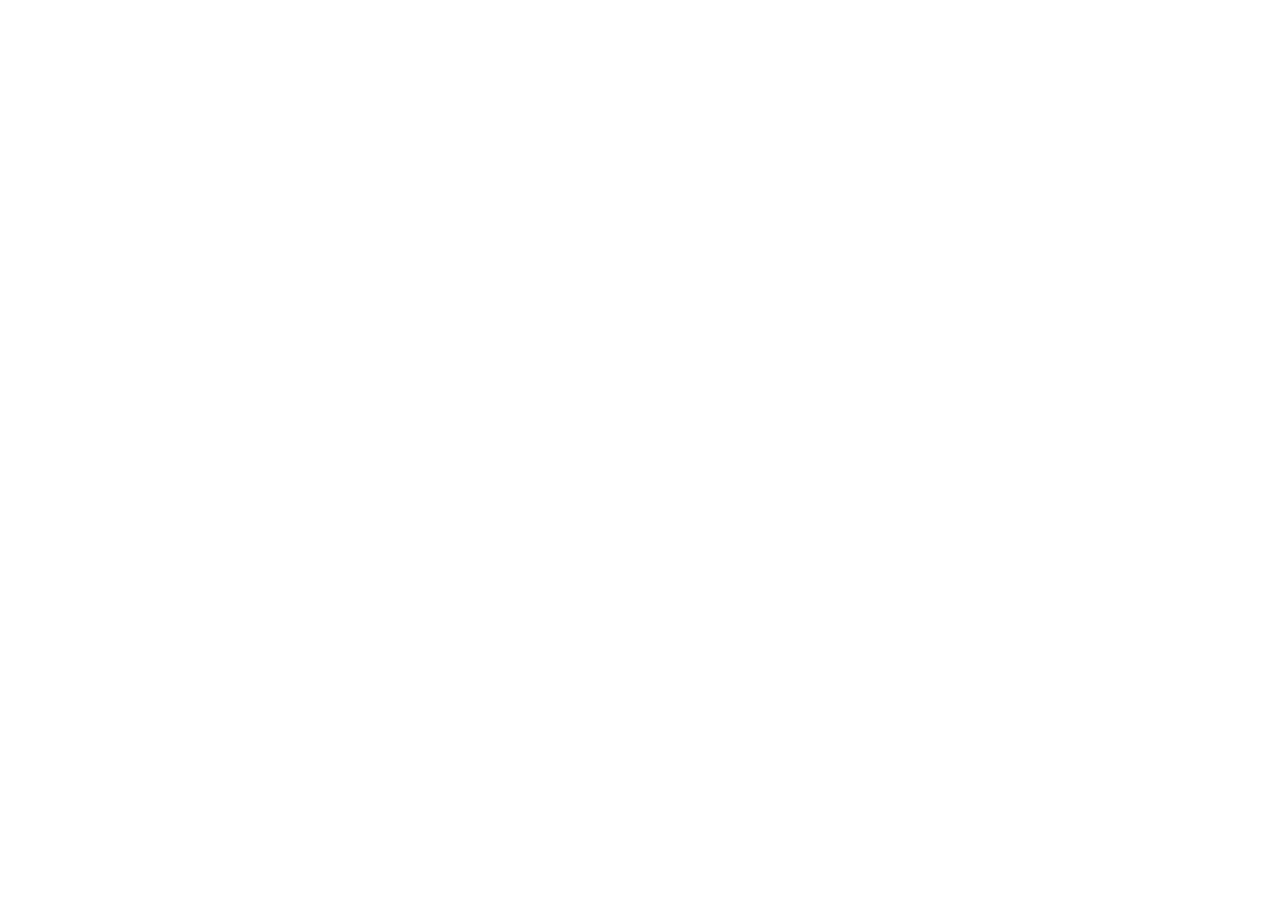
==== student.html @ c0bc086a "Add all files" ====
<!DOCTYPE html>
<html lang="en">
<head>
    <meta charset="UTF-8">
    <meta name="viewport" content="width=device-width, initial-scale=1.0">
    <title>My Portfolio</title>

    <!-- CSS File -->
    <link rel="stylesheet" href="style.css">
</head>
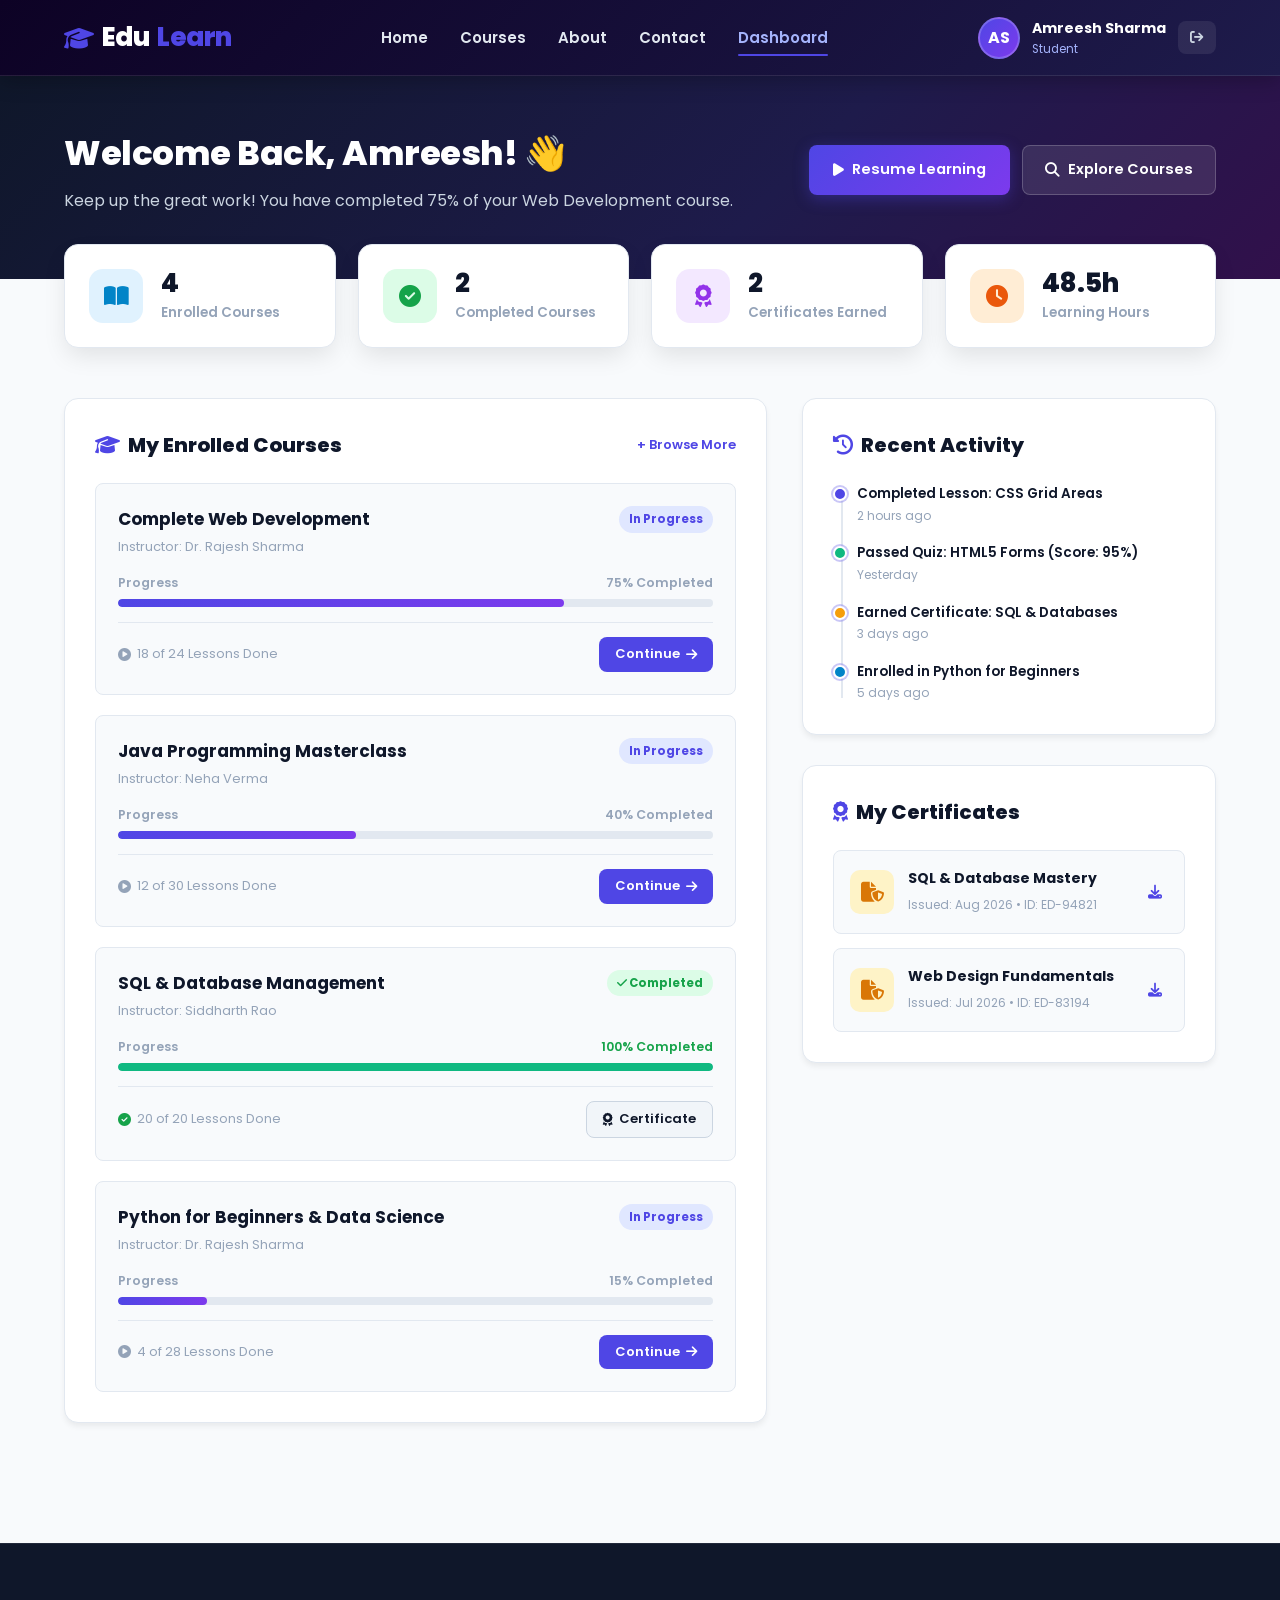
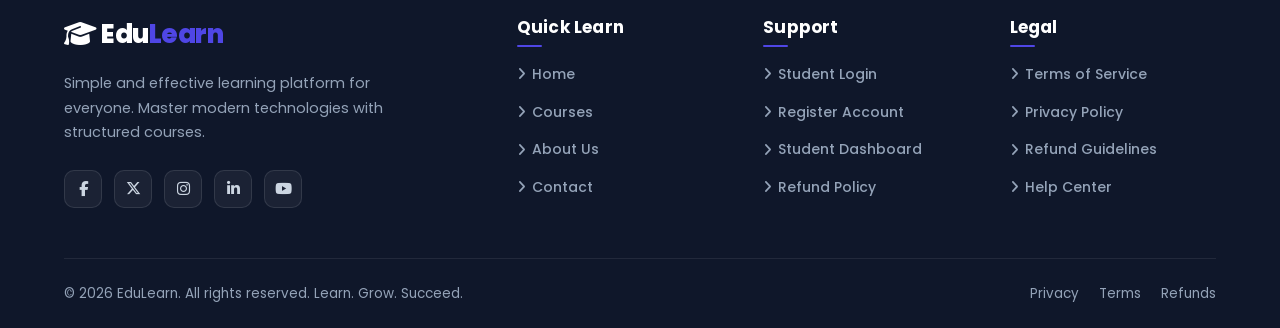
==== commit 60288b97: "update EduLearn by antigravity" ====
--- a/student.html
+++ b/student.html
@@ -3,9 +3,390 @@
 <head>
     <meta charset="UTF-8">
     <meta name="viewport" content="width=device-width, initial-scale=1.0">
-    <title>My Portfolio</title>
-
-    <!-- CSS File -->
-    <link rel="stylesheet" href="style.css">
+    <title>Student Dashboard - EduLearn | Learn. Grow. Succeed.</title>
+
+    <!-- Google Fonts -->
+    <link rel="preconnect" href="https://fonts.googleapis.com">
+    <link rel="preconnect" href="https://fonts.gstatic.com" crossorigin>
+    <link href="https://fonts.googleapis.com/css2?family=Inter:wght@300;400;500;600;700&family=Poppins:wght@400;500;600;700;800&display=swap" rel="stylesheet">
+
+    <!-- Font Awesome Icons -->
+    <link rel="stylesheet" href="https://cdnjs.cloudflare.com/ajax/libs/font-awesome/6.5.1/css/all.min.css">
+
+    <!-- Stylesheets -->
+    <link rel="stylesheet" href="css/student.css">
+    <link rel="stylesheet" href="css/footer.css">
 </head>
-
+<body>
+
+    <!-- ================= NAVBAR ================= -->
+    <header class="navbar">
+        <div class="container nav-container">
+            <a href="index.html" class="logo">
+                <i class="fa-solid fa-graduation-cap"></i> Edu<span>Learn</span>
+            </a>
+
+            <input type="checkbox" id="nav-toggle" class="nav-toggle-checkbox">
+            <label for="nav-toggle" class="nav-toggle-label" aria-label="Toggle Navigation">
+                <i class="fa-solid fa-bars"></i>
+            </label>
+
+            <nav class="nav-links">
+                <a href="index.html">Home</a>
+                <a href="course.html">Courses</a>
+                <a href="about.html">About</a>
+                <a href="contact.html">Contact</a>
+                <a href="student.html" class="active">Dashboard</a>
+            </nav>
+
+            <div class="user-profile-nav">
+                <div class="user-avatar-badge">AS</div>
+                <div class="user-info-text">
+                    <span class="user-name">Amreesh Sharma</span>
+                    <span class="user-role">Student</span>
+                </div>
+                <a href="login.html" class="logout-link" title="Logout"><i class="fa-solid fa-arrow-right-from-bracket"></i></a>
+            </div>
+        </div>
+    </header>
+
+    <main>
+        <!-- ================= DASHBOARD HERO ================= -->
+        <section class="dashboard-hero">
+            <div class="container">
+                <div class="welcome-row">
+                    <div class="welcome-text">
+                        <h1>Welcome Back, Amreesh! 👋</h1>
+                        <p>Keep up the great work! You have completed 75% of your Web Development course.</p>
+                    </div>
+                    <div class="welcome-actions">
+                        <a href="course-details.html" class="btn-dash-primary">
+                            <i class="fa-solid fa-play"></i> Resume Learning
+                        </a>
+                        <a href="course.html" class="btn-dash-secondary">
+                            <i class="fa-solid fa-magnifying-glass"></i> Explore Courses
+                        </a>
+                    </div>
+                </div>
+            </div>
+        </section>
+
+        <!-- ================= STATISTICS METRICS ================= -->
+        <section class="stats-section">
+            <div class="container">
+                <div class="stats-grid">
+                    <!-- Stat 1 -->
+                    <div class="metric-card">
+                        <div class="metric-icon blue">
+                            <i class="fa-solid fa-book-open"></i>
+                        </div>
+                        <div class="metric-data">
+                            <h3>4</h3>
+                            <p>Enrolled Courses</p>
+                        </div>
+                    </div>
+
+                    <!-- Stat 2 -->
+                    <div class="metric-card">
+                        <div class="metric-icon green">
+                            <i class="fa-solid fa-circle-check"></i>
+                        </div>
+                        <div class="metric-data">
+                            <h3>2</h3>
+                            <p>Completed Courses</p>
+                        </div>
+                    </div>
+
+                    <!-- Stat 3 -->
+                    <div class="metric-card">
+                        <div class="metric-icon purple">
+                            <i class="fa-solid fa-award"></i>
+                        </div>
+                        <div class="metric-data">
+                            <h3>2</h3>
+                            <p>Certificates Earned</p>
+                        </div>
+                    </div>
+
+                    <!-- Stat 4 -->
+                    <div class="metric-card">
+                        <div class="metric-icon orange">
+                            <i class="fa-solid fa-clock"></i>
+                        </div>
+                        <div class="metric-data">
+                            <h3>48.5h</h3>
+                            <p>Learning Hours</p>
+                        </div>
+                    </div>
+                </div>
+            </div>
+        </section>
+
+        <!-- ================= MAIN DASHBOARD CONTENT ================= -->
+        <section class="dashboard-main">
+            <div class="container">
+                <div class="dash-grid">
+
+                    <!-- Left Column: My Courses -->
+                    <div class="dash-main-col">
+                        <div class="section-box">
+                            <div class="box-title">
+                                <span><i class="fa-solid fa-graduation-cap"></i> My Enrolled Courses</span>
+                                <a href="course.html" style="font-size: 13px; color: var(--primary); font-weight: 600;">+ Browse More</a>
+                            </div>
+
+                            <div class="enrolled-courses-list">
+                                <!-- Course 1 (75%) -->
+                                <div class="course-progress-card">
+                                    <div class="cp-top">
+                                        <div class="cp-title">
+                                            <h4>Complete Web Development</h4>
+                                            <p>Instructor: Dr. Rajesh Sharma</p>
+                                        </div>
+                                        <span class="cp-badge in-progress">In Progress</span>
+                                    </div>
+                                    <div class="progress-bar-wrapper">
+                                        <div class="progress-info">
+                                            <span>Progress</span>
+                                            <span>75% Completed</span>
+                                        </div>
+                                        <div class="progress-track">
+                                            <div class="progress-fill" style="width: 75%;"></div>
+                                        </div>
+                                    </div>
+                                    <div class="cp-bottom">
+                                        <span class="cp-lessons"><i class="fa-solid fa-play-circle"></i> 18 of 24 Lessons Done</span>
+                                        <a href="course-details.html" class="continue-btn">
+                                            Continue <i class="fa-solid fa-arrow-right"></i>
+                                        </a>
+                                    </div>
+                                </div>
+
+                                <!-- Course 2 (40%) -->
+                                <div class="course-progress-card">
+                                    <div class="cp-top">
+                                        <div class="cp-title">
+                                            <h4>Java Programming Masterclass</h4>
+                                            <p>Instructor: Neha Verma</p>
+                                        </div>
+                                        <span class="cp-badge in-progress">In Progress</span>
+                                    </div>
+                                    <div class="progress-bar-wrapper">
+                                        <div class="progress-info">
+                                            <span>Progress</span>
+                                            <span>40% Completed</span>
+                                        </div>
+                                        <div class="progress-track">
+                                            <div class="progress-fill" style="width: 40%;"></div>
+                                        </div>
+                                    </div>
+                                    <div class="cp-bottom">
+                                        <span class="cp-lessons"><i class="fa-solid fa-play-circle"></i> 12 of 30 Lessons Done</span>
+                                        <a href="course-details.html" class="continue-btn">
+                                            Continue <i class="fa-solid fa-arrow-right"></i>
+                                        </a>
+                                    </div>
+                                </div>
+
+                                <!-- Course 3 (100% Completed) -->
+                                <div class="course-progress-card">
+                                    <div class="cp-top">
+                                        <div class="cp-title">
+                                            <h4>SQL &amp; Database Management</h4>
+                                            <p>Instructor: Siddharth Rao</p>
+                                        </div>
+                                        <span class="cp-badge completed"><i class="fa-solid fa-check"></i> Completed</span>
+                                    </div>
+                                    <div class="progress-bar-wrapper">
+                                        <div class="progress-info">
+                                            <span>Progress</span>
+                                            <span style="color: #16a34a;">100% Completed</span>
+                                        </div>
+                                        <div class="progress-track">
+                                            <div class="progress-fill full" style="width: 100%;"></div>
+                                        </div>
+                                    </div>
+                                    <div class="cp-bottom">
+                                        <span class="cp-lessons"><i class="fa-solid fa-circle-check" style="color: #16a34a;"></i> 20 of 20 Lessons Done</span>
+                                        <a href="#certificates" class="continue-btn btn-outline">
+                                            <i class="fa-solid fa-award"></i> Certificate
+                                        </a>
+                                    </div>
+                                </div>
+
+                                <!-- Course 4 (15%) -->
+                                <div class="course-progress-card">
+                                    <div class="cp-top">
+                                        <div class="cp-title">
+                                            <h4>Python for Beginners &amp; Data Science</h4>
+                                            <p>Instructor: Dr. Rajesh Sharma</p>
+                                        </div>
+                                        <span class="cp-badge in-progress">In Progress</span>
+                                    </div>
+                                    <div class="progress-bar-wrapper">
+                                        <div class="progress-info">
+                                            <span>Progress</span>
+                                            <span>15% Completed</span>
+                                        </div>
+                                        <div class="progress-track">
+                                            <div class="progress-fill" style="width: 15%;"></div>
+                                        </div>
+                                    </div>
+                                    <div class="cp-bottom">
+                                        <span class="cp-lessons"><i class="fa-solid fa-play-circle"></i> 4 of 28 Lessons Done</span>
+                                        <a href="course-details.html" class="continue-btn">
+                                            Continue <i class="fa-solid fa-arrow-right"></i>
+                                        </a>
+                                    </div>
+                                </div>
+                            </div>
+                        </div>
+                    </div>
+
+                    <!-- Right Column: Sidebar Widgets -->
+                    <div class="dash-side-col">
+
+                        <!-- Recent Activity Widget -->
+                        <div class="section-box">
+                            <div class="box-title">
+                                <span><i class="fa-solid fa-clock-rotate-left"></i> Recent Activity</span>
+                            </div>
+                            <ul class="activity-timeline">
+                                <li class="timeline-item">
+                                    <div class="timeline-dot"></div>
+                                    <div class="timeline-content">
+                                        <strong>Completed Lesson: CSS Grid Areas</strong>
+                                        <span>2 hours ago</span>
+                                    </div>
+                                </li>
+                                <li class="timeline-item">
+                                    <div class="timeline-dot" style="background: #10b981;"></div>
+                                    <div class="timeline-content">
+                                        <strong>Passed Quiz: HTML5 Forms (Score: 95%)</strong>
+                                        <span>Yesterday</span>
+                                    </div>
+                                </li>
+                                <li class="timeline-item">
+                                    <div class="timeline-dot" style="background: #f59e0b;"></div>
+                                    <div class="timeline-content">
+                                        <strong>Earned Certificate: SQL &amp; Databases</strong>
+                                        <span>3 days ago</span>
+                                    </div>
+                                </li>
+                                <li class="timeline-item">
+                                    <div class="timeline-dot" style="background: #0284c7;"></div>
+                                    <div class="timeline-content">
+                                        <strong>Enrolled in Python for Beginners</strong>
+                                        <span>5 days ago</span>
+                                    </div>
+                                </li>
+                            </ul>
+                        </div>
+
+                        <!-- My Certificates Widget -->
+                        <div class="section-box" id="certificates">
+                            <div class="box-title">
+                                <span><i class="fa-solid fa-award"></i> My Certificates</span>
+                            </div>
+                            <div class="certificates-list">
+                                <div class="cert-card">
+                                    <div class="cert-icon">
+                                        <i class="fa-solid fa-file-shield"></i>
+                                    </div>
+                                    <div class="cert-info">
+                                        <h5>SQL &amp; Database Mastery</h5>
+                                        <small>Issued: Aug 2026 • ID: ED-94821</small>
+                                    </div>
+                                    <a href="#" class="cert-download-btn" title="Download Certificate" onclick="alert('Downloading verified PDF certificate for SQL & Database Mastery!'); return false;">
+                                        <i class="fa-solid fa-download"></i>
+                                    </a>
+                                </div>
+
+                                <div class="cert-card">
+                                    <div class="cert-icon">
+                                        <i class="fa-solid fa-file-shield"></i>
+                                    </div>
+                                    <div class="cert-info">
+                                        <h5>Web Design Fundamentals</h5>
+                                        <small>Issued: Jul 2026 • ID: ED-83194</small>
+                                    </div>
+                                    <a href="#" class="cert-download-btn" title="Download Certificate" onclick="alert('Downloading verified PDF certificate for Web Design Fundamentals!'); return false;">
+                                        <i class="fa-solid fa-download"></i>
+                                    </a>
+                                </div>
+                            </div>
+                        </div>
+
+                    </div>
+
+                </div>
+            </div>
+        </section>
+    </main>
+
+    <!-- ================= FOOTER ================= -->
+    <footer class="footer">
+        <div class="footer-container">
+            <div class="top-footer">
+                <div class="footer-col footer-brand">
+                    <a href="index.html" class="footer-logo">
+                        <i class="fa-solid fa-graduation-cap"></i> Edu<span>Learn</span>
+                    </a>
+                    <p>
+                        Simple and effective learning platform for everyone. Master modern technologies with structured courses.
+                    </p>
+                    <div class="social-icons">
+                        <a href="https://facebook.com" class="social-icon facebook" aria-label="Facebook" target="_blank"><i class="fa-brands fa-facebook-f"></i></a>
+                        <a href="https://twitter.com" class="social-icon twitter" aria-label="Twitter"><i class="fa-brands fa-x-twitter"></i></a>
+                        <a href="https://instagram.com" class="social-icon instagram" aria-label="Instagram"><i class="fa-brands fa-instagram"></i></a>
+                        <a href="https://linkedin.com" class="social-icon linkedin" aria-label="LinkedIn"><i class="fa-brands fa-linkedin-in"></i></a>
+                        <a href="https://youtube.com" class="social-icon youtube" aria-label="YouTube"><i class="fa-brands fa-youtube"></i></a>
+                    </div>
+                </div>
+
+                <div class="footer-col">
+                    <h3>Quick Learn</h3>
+                    <ul class="footer-links">
+                        <li><a href="index.html"><i class="fa-solid fa-angle-right"></i> Home</a></li>
+                        <li><a href="course.html"><i class="fa-solid fa-angle-right"></i> Courses</a></li>
+                        <li><a href="about.html"><i class="fa-solid fa-angle-right"></i> About Us</a></li>
+                        <li><a href="contact.html"><i class="fa-solid fa-angle-right"></i> Contact</a></li>
+                    </ul>
+                </div>
+
+                <div class="footer-col">
+                    <h3>Support</h3>
+                    <ul class="footer-links">
+                        <li><a href="login.html"><i class="fa-solid fa-angle-right"></i> Student Login</a></li>
+                        <li><a href="register.html"><i class="fa-solid fa-angle-right"></i> Register Account</a></li>
+                        <li><a href="student.html"><i class="fa-solid fa-angle-right"></i> Student Dashboard</a></li>
+                        <li><a href="refund.html"><i class="fa-solid fa-angle-right"></i> Refund Policy</a></li>
+                    </ul>
+                </div>
+
+                <div class="footer-col">
+                    <h3>Legal</h3>
+                    <ul class="footer-links">
+                        <li><a href="privacy.html"><i class="fa-solid fa-angle-right"></i> Terms of Service</a></li>
+                        <li><a href="privacy.html"><i class="fa-solid fa-angle-right"></i> Privacy Policy</a></li>
+                        <li><a href="refund.html"><i class="fa-solid fa-angle-right"></i> Refund Guidelines</a></li>
+                        <li><a href="contact.html"><i class="fa-solid fa-angle-right"></i> Help Center</a></li>
+                    </ul>
+                </div>
+            </div>
+
+            <hr class="footer-divider">
+
+            <div class="bottom-footer">
+                <p>&copy; 2026 EduLearn. All rights reserved. Learn. Grow. Succeed.</p>
+                <div class="bottom-links">
+                    <a href="privacy.html">Privacy</a>
+                    <a href="privacy.html">Terms</a>
+                    <a href="refund.html">Refunds</a>
+                </div>
+            </div>
+        </div>
+    </footer>
+
+</body>
+</html>
--- a/css/student.css
+++ b/css/student.css
@@ -0,0 +1,674 @@
+/* ==========================================================================
+   EDULEARN - STUDENT DASHBOARD STYLESHEET (css/student.css)
+   ========================================================================== */
+
+@import url('https://fonts.googleapis.com/css2?family=Inter:wght@300;400;500;600;700&family=Poppins:wght@400;500;600;700;800&display=swap');
+
+:root {
+    --primary: #4f46e5;
+    --primary-hover: #4338ca;
+    --primary-light: #eef2ff;
+    --secondary: #7c3aed;
+    --accent: #2563eb;
+    --dark: #0f172a;
+    --dark-alt: #1e293b;
+    --text-main: #1e293b;
+    --text-muted: #64748b;
+    --bg-light: #f8fafc;
+    --white: #ffffff;
+    --card-border: #e2e8f0;
+    --radius-sm: 8px;
+    --radius-md: 14px;
+    --radius-lg: 20px;
+    --radius-full: 9999px;
+    --shadow-sm: 0 4px 6px -1px rgba(0, 0, 0, 0.07);
+    --shadow-md: 0 10px 25px -3px rgba(0, 0, 0, 0.1);
+    --shadow-lg: 0 20px 35px -5px rgba(15, 23, 42, 0.15);
+    --transition: all 0.3s cubic-bezier(0.4, 0, 0.2, 1);
+}
+
+* {
+    margin: 0;
+    padding: 0;
+    box-sizing: border-box;
+}
+
+body {
+    font-family: 'Poppins', 'Inter', sans-serif;
+    color: var(--text-main);
+    background-color: var(--bg-light);
+    line-height: 1.6;
+}
+
+a {
+    text-decoration: none;
+    color: inherit;
+    transition: var(--transition);
+}
+
+.container {
+    width: 90%;
+    max-width: 1200px;
+    margin: 0 auto;
+}
+
+/* ==========================================================================
+   NAVBAR
+   ========================================================================== */
+.navbar {
+    background: linear-gradient(135deg, #0d0225 0%, #1e1b4b 100%);
+    position: sticky;
+    top: 0;
+    z-index: 1000;
+    box-shadow: 0 4px 20px rgba(0, 0, 0, 0.25);
+    border-bottom: 1px solid rgba(255, 255, 255, 0.1);
+}
+
+.nav-container {
+    height: 75px;
+    display: flex;
+    align-items: center;
+    justify-content: space-between;
+}
+
+.logo {
+    font-size: 26px;
+    font-weight: 800;
+    color: var(--white);
+    display: flex;
+    align-items: center;
+    gap: 8px;
+    letter-spacing: -0.5px;
+}
+
+.logo i {
+    color: var(--primary);
+    font-size: 24px;
+}
+
+.logo span {
+    color: var(--primary);
+}
+
+.nav-links {
+    display: flex;
+    align-items: center;
+    gap: 32px;
+}
+
+.nav-links a {
+    color: #e2e8f0;
+    font-size: 15px;
+    font-weight: 600;
+    padding: 6px 0;
+    position: relative;
+}
+
+.nav-links a:hover,
+.nav-links a.active {
+    color: #a5b4fc;
+}
+
+.nav-links a.active::after,
+.nav-links a:hover::after {
+    content: '';
+    position: absolute;
+    bottom: 0;
+    left: 0;
+    width: 100%;
+    height: 2px;
+    background: var(--primary);
+    border-radius: 2px;
+}
+
+.user-profile-nav {
+    display: flex;
+    align-items: center;
+    gap: 12px;
+}
+
+.user-avatar-badge {
+    width: 42px;
+    height: 42px;
+    border-radius: 50%;
+    background: linear-gradient(135deg, var(--primary), var(--secondary));
+    color: var(--white);
+    display: flex;
+    align-items: center;
+    justify-content: center;
+    font-size: 16px;
+    font-weight: 700;
+    border: 2px solid rgba(255, 255, 255, 0.2);
+}
+
+.user-info-text {
+    display: flex;
+    flex-direction: column;
+}
+
+.user-name {
+    font-size: 14px;
+    font-weight: 700;
+    color: var(--white);
+}
+
+.user-role {
+    font-size: 11.5px;
+    color: #a5b4fc;
+}
+
+.logout-link {
+    color: #cbd5e1;
+    font-size: 13.5px;
+    padding: 6px 12px;
+    border-radius: var(--radius-sm);
+    background: rgba(255, 255, 255, 0.08);
+}
+
+.logout-link:hover {
+    background: rgba(239, 68, 68, 0.2);
+    color: #fca5a5;
+}
+
+.nav-toggle-checkbox {
+    display: none;
+}
+
+.nav-toggle-label {
+    display: none;
+    cursor: pointer;
+    font-size: 22px;
+    color: var(--white);
+    padding: 6px;
+}
+
+/* ==========================================================================
+   DASHBOARD HERO / WELCOME BANNER
+   ========================================================================== */
+.dashboard-hero {
+    background: linear-gradient(135deg, #0f172a 0%, #1e1b4b 60%, #31104b 100%);
+    color: var(--white);
+    padding: 50px 0 65px;
+}
+
+.welcome-row {
+    display: flex;
+    justify-content: space-between;
+    align-items: center;
+    flex-wrap: wrap;
+    gap: 20px;
+}
+
+.welcome-text h1 {
+    font-size: 34px;
+    font-weight: 800;
+    margin-bottom: 8px;
+    letter-spacing: -0.5px;
+}
+
+.welcome-text p {
+    color: #cbd5e1;
+    font-size: 16px;
+}
+
+.welcome-actions {
+    display: flex;
+    gap: 12px;
+}
+
+.btn-dash-primary {
+    background: linear-gradient(135deg, var(--primary), var(--secondary));
+    color: var(--white);
+    padding: 12px 24px;
+    border-radius: var(--radius-sm);
+    font-size: 14.5px;
+    font-weight: 600;
+    display: inline-flex;
+    align-items: center;
+    gap: 8px;
+    box-shadow: 0 4px 15px rgba(79, 70, 229, 0.35);
+}
+
+.btn-dash-primary:hover {
+    transform: translateY(-2px);
+    box-shadow: 0 8px 25px rgba(79, 70, 229, 0.5);
+    color: var(--white);
+}
+
+.btn-dash-secondary {
+    background: rgba(255, 255, 255, 0.1);
+    color: var(--white);
+    border: 1px solid rgba(255, 255, 255, 0.2);
+    padding: 12px 22px;
+    border-radius: var(--radius-sm);
+    font-size: 14.5px;
+    font-weight: 600;
+    display: inline-flex;
+    align-items: center;
+    gap: 8px;
+}
+
+.btn-dash-secondary:hover {
+    background: rgba(255, 255, 255, 0.2);
+    color: var(--white);
+}
+
+/* ==========================================================================
+   STATISTICS METRICS CARDS
+   ========================================================================== */
+.stats-section {
+    margin-top: -35px;
+    margin-bottom: 50px;
+}
+
+.stats-grid {
+    display: grid;
+    grid-template-columns: repeat(4, 1fr);
+    gap: 22px;
+}
+
+.metric-card {
+    background: var(--white);
+    border: 1px solid var(--card-border);
+    border-radius: var(--radius-md);
+    padding: 24px;
+    box-shadow: var(--shadow-md);
+    display: flex;
+    align-items: center;
+    gap: 18px;
+    transition: var(--transition);
+}
+
+.metric-card:hover {
+    transform: translateY(-4px);
+    box-shadow: var(--shadow-lg);
+    border-color: #c7d2fe;
+}
+
+.metric-icon {
+    width: 54px;
+    height: 54px;
+    border-radius: 14px;
+    display: flex;
+    align-items: center;
+    justify-content: center;
+    font-size: 22px;
+    flex-shrink: 0;
+}
+
+.metric-icon.blue {
+    background: #e0f2fe;
+    color: #0284c7;
+}
+
+.metric-icon.purple {
+    background: #f3e8ff;
+    color: #9333ea;
+}
+
+.metric-icon.green {
+    background: #dcfce7;
+    color: #16a34a;
+}
+
+.metric-icon.orange {
+    background: #ffedd5;
+    color: #ea580c;
+}
+
+.metric-data h3 {
+    font-size: 26px;
+    font-weight: 800;
+    color: var(--dark);
+    line-height: 1.1;
+    margin-bottom: 4px;
+}
+
+.metric-data p {
+    font-size: 13.5px;
+    font-weight: 600;
+    color: var(--text-muted);
+}
+
+/* ==========================================================================
+   DASHBOARD MAIN LAYOUT (MY COURSES & SIDEBAR)
+   ========================================================================== */
+.dashboard-main {
+    padding-bottom: 90px;
+}
+
+.dash-grid {
+    display: grid;
+    grid-template-columns: 1.7fr 1fr;
+    gap: 35px;
+    align-items: flex-start;
+}
+
+.section-box {
+    background: var(--white);
+    border-radius: var(--radius-md);
+    border: 1px solid var(--card-border);
+    padding: 30px;
+    margin-bottom: 30px;
+    box-shadow: var(--shadow-sm);
+}
+
+.box-title {
+    font-size: 20px;
+    font-weight: 800;
+    color: var(--dark);
+    margin-bottom: 22px;
+    display: flex;
+    align-items: center;
+    justify-content: space-between;
+}
+
+.box-title span {
+    display: flex;
+    align-items: center;
+    gap: 8px;
+}
+
+.box-title i {
+    color: var(--primary);
+}
+
+/* Enrolled Course Cards */
+.enrolled-courses-list {
+    display: flex;
+    flex-direction: column;
+    gap: 20px;
+}
+
+.course-progress-card {
+    border: 1px solid var(--card-border);
+    border-radius: var(--radius-sm);
+    padding: 22px;
+    background: #f8fafc;
+    transition: var(--transition);
+}
+
+.course-progress-card:hover {
+    background: var(--white);
+    border-color: #c7d2fe;
+    box-shadow: var(--shadow-md);
+}
+
+.cp-top {
+    display: flex;
+    justify-content: space-between;
+    align-items: flex-start;
+    margin-bottom: 12px;
+}
+
+.cp-title h4 {
+    font-size: 17px;
+    font-weight: 700;
+    color: var(--dark);
+    margin-bottom: 4px;
+}
+
+.cp-title p {
+    font-size: 13px;
+    color: var(--text-muted);
+}
+
+.cp-badge {
+    font-size: 11.5px;
+    font-weight: 700;
+    padding: 4px 10px;
+    border-radius: var(--radius-full);
+}
+
+.cp-badge.in-progress {
+    background: #e0e7ff;
+    color: var(--primary);
+}
+
+.cp-badge.completed {
+    background: #dcfce7;
+    color: #16a34a;
+}
+
+/* Progress Bar */
+.progress-bar-wrapper {
+    margin: 15px 0;
+}
+
+.progress-info {
+    display: flex;
+    justify-content: space-between;
+    font-size: 12.5px;
+    font-weight: 600;
+    color: var(--text-muted);
+    margin-bottom: 6px;
+}
+
+.progress-track {
+    height: 8px;
+    background: #e2e8f0;
+    border-radius: var(--radius-full);
+    overflow: hidden;
+}
+
+.progress-fill {
+    height: 100%;
+    background: linear-gradient(90deg, var(--primary), var(--secondary));
+    border-radius: var(--radius-full);
+}
+
+.progress-fill.full {
+    background: #10b981;
+}
+
+.cp-bottom {
+    display: flex;
+    justify-content: space-between;
+    align-items: center;
+    margin-top: 15px;
+    padding-top: 14px;
+    border-top: 1px solid #e2e8f0;
+}
+
+.cp-lessons {
+    font-size: 13px;
+    color: var(--text-muted);
+    display: flex;
+    align-items: center;
+    gap: 6px;
+}
+
+.continue-btn {
+    background: var(--primary);
+    color: var(--white);
+    padding: 7px 16px;
+    border-radius: var(--radius-sm);
+    font-size: 13px;
+    font-weight: 600;
+    display: inline-flex;
+    align-items: center;
+    gap: 6px;
+}
+
+.continue-btn:hover {
+    background: var(--primary-hover);
+    color: var(--white);
+    transform: translateY(-2px);
+}
+
+.continue-btn.btn-outline {
+    background: #f1f5f9;
+    color: var(--dark);
+    border: 1px solid #cbd5e1;
+}
+
+.continue-btn.btn-outline:hover {
+    background: #e2e8f0;
+}
+
+/* Timeline Activity */
+.activity-timeline {
+    list-style: none;
+    display: flex;
+    flex-direction: column;
+    gap: 16px;
+    position: relative;
+    padding-left: 24px;
+}
+
+.activity-timeline::before {
+    content: '';
+    position: absolute;
+    top: 6px;
+    bottom: 6px;
+    left: 8px;
+    width: 2px;
+    background: #e2e8f0;
+}
+
+.timeline-item {
+    position: relative;
+    font-size: 13.5px;
+}
+
+.timeline-dot {
+    position: absolute;
+    left: -24px;
+    top: 4px;
+    width: 14px;
+    height: 14px;
+    border-radius: 50%;
+    background: var(--primary);
+    border: 2px solid var(--white);
+    box-shadow: 0 0 0 2px rgba(79, 70, 229, 0.3);
+}
+
+.timeline-content strong {
+    display: block;
+    color: var(--dark);
+    font-weight: 600;
+}
+
+.timeline-content span {
+    color: var(--text-muted);
+    font-size: 12px;
+}
+
+/* Certificates Widget */
+.certificates-list {
+    display: flex;
+    flex-direction: column;
+    gap: 14px;
+}
+
+.cert-card {
+    background: #f8fafc;
+    border: 1px solid var(--card-border);
+    border-radius: var(--radius-sm);
+    padding: 16px;
+    display: flex;
+    align-items: center;
+    gap: 14px;
+}
+
+.cert-icon {
+    width: 44px;
+    height: 44px;
+    border-radius: 10px;
+    background: #fef3c7;
+    color: #d97706;
+    display: flex;
+    align-items: center;
+    justify-content: center;
+    font-size: 20px;
+    flex-shrink: 0;
+}
+
+.cert-info {
+    flex-grow: 1;
+}
+
+.cert-info h5 {
+    font-size: 14px;
+    font-weight: 700;
+    color: var(--dark);
+    margin-bottom: 2px;
+}
+
+.cert-info small {
+    color: var(--text-muted);
+    font-size: 12px;
+}
+
+.cert-download-btn {
+    color: var(--primary);
+    font-size: 14px;
+    padding: 6px;
+}
+
+.cert-download-btn:hover {
+    color: var(--secondary);
+    transform: scale(1.1);
+}
+
+/* ==========================================================================
+   RESPONSIVE MEDIA QUERIES
+   ========================================================================== */
+@media (max-width: 1024px) {
+    .stats-grid {
+        grid-template-columns: repeat(2, 1fr);
+    }
+
+    .dash-grid {
+        grid-template-columns: 1fr;
+    }
+}
+
+@media (max-width: 868px) {
+    .nav-toggle-label {
+        display: block;
+    }
+
+    .nav-links {
+        display: none;
+        position: absolute;
+        top: 75px;
+        left: 0;
+        width: 100%;
+        background: #0d0225;
+        flex-direction: column;
+        padding: 25px 0;
+        gap: 18px;
+        box-shadow: 0 10px 25px rgba(0, 0, 0, 0.4);
+        border-bottom: 1px solid rgba(255, 255, 255, 0.1);
+    }
+
+    .nav-toggle-checkbox:checked ~ .nav-links {
+        display: flex;
+    }
+
+    .dashboard-hero h1 {
+        font-size: 28px;
+    }
+}
+
+@media (max-width: 640px) {
+    .stats-grid {
+        grid-template-columns: 1fr;
+    }
+
+    .section-box {
+        padding: 20px 16px;
+    }
+
+    .welcome-actions {
+        width: 100%;
+        flex-direction: column;
+    }
+
+    .btn-dash-primary,
+    .btn-dash-secondary {
+        width: 100%;
+        justify-content: center;
+    }
+}
--- a/css/footer.css
+++ b/css/footer.css
@@ -0,0 +1,224 @@
+/* ==========================================================================
+   EDULEARN - COMMON FOOTER STYLESHEET (css/footer.css)
+   ========================================================================== */
+
+:root {
+    --primary-dark: #0f172a;
+    --secondary-dark: #1e293b;
+    --navy-blue: #0d0225;
+    --accent-blue: #2563eb;
+    --accent-indigo: #4f46e5;
+    --accent-purple: #7c3aed;
+    --text-white: #ffffff;
+    --text-light: #cbd5e1;
+    --text-muted: #94a3b8;
+    --border-dark: #334155;
+    --transition: all 0.3s cubic-bezier(0.4, 0, 0.2, 1);
+}
+
+.footer {
+    background-color: var(--primary-dark);
+    color: var(--text-light);
+    padding-top: 70px;
+    position: relative;
+    border-top: 1px solid rgba(255, 255, 255, 0.08);
+    font-family: 'Poppins', sans-serif;
+}
+
+.footer-container {
+    width: 90%;
+    max-width: 1200px;
+    margin: 0 auto;
+}
+
+.top-footer {
+    display: grid;
+    grid-template-columns: 2fr 1fr 1fr 1fr;
+    gap: 40px;
+    padding-bottom: 50px;
+}
+
+.footer-brand .footer-logo {
+    display: inline-block;
+    font-size: 26px;
+    font-weight: 800;
+    color: var(--text-white);
+    margin-bottom: 15px;
+    text-decoration: none;
+    letter-spacing: -0.5px;
+}
+
+.footer-brand .footer-logo span {
+    color: var(--accent-indigo);
+}
+
+.footer-brand p {
+    font-size: 14.5px;
+    line-height: 1.7;
+    color: var(--text-muted);
+    margin-bottom: 25px;
+    max-width: 320px;
+}
+
+.footer-col h3 {
+    font-size: 17px;
+    font-weight: 700;
+    color: var(--text-white);
+    margin-bottom: 20px;
+    position: relative;
+    letter-spacing: 0.2px;
+}
+
+.footer-col h3::after {
+    content: '';
+    position: absolute;
+    bottom: -6px;
+    left: 0;
+    width: 25px;
+    height: 2px;
+    background: var(--accent-indigo);
+    border-radius: 2px;
+}
+
+.footer-links {
+    list-style: none;
+    padding: 0;
+    margin: 0;
+    display: flex;
+    flex-direction: column;
+    gap: 12px;
+}
+
+.footer-links li a {
+    color: var(--text-muted);
+    font-size: 14px;
+    font-weight: 500;
+    text-decoration: none;
+    transition: var(--transition);
+    display: inline-flex;
+    align-items: center;
+    gap: 6px;
+}
+
+.footer-links li a:hover {
+    color: var(--text-white);
+    transform: translateX(4px);
+}
+
+.social-icons {
+    display: flex;
+    align-items: center;
+    gap: 12px;
+    margin-top: 15px;
+}
+
+.social-icon {
+    width: 38px;
+    height: 38px;
+    border-radius: 10px;
+    background: rgba(255, 255, 255, 0.05);
+    border: 1px solid rgba(255, 255, 255, 0.1);
+    color: var(--text-light);
+    display: flex;
+    align-items: center;
+    justify-content: center;
+    font-size: 15px;
+    text-decoration: none;
+    transition: var(--transition);
+}
+
+.social-icon:hover {
+    transform: translateY(-4px);
+    color: var(--text-white);
+    box-shadow: 0 10px 20px rgba(0, 0, 0, 0.3);
+}
+
+.social-icon.facebook:hover {
+    background: #1877f2;
+    border-color: #1877f2;
+}
+
+.social-icon.twitter:hover {
+    background: #1da1f2;
+    border-color: #1da1f2;
+}
+
+.social-icon.instagram:hover {
+    background: radial-gradient(circle at 30% 107%, #fdf497 0%, #fdf497 5%, #fd5949 45%, #d6249f 60%, #285aeb 90%);
+    border-color: transparent;
+}
+
+.social-icon.linkedin:hover {
+    background: #0a66c2;
+    border-color: #0a66c2;
+}
+
+.social-icon.youtube:hover {
+    background: #ff0000;
+    border-color: #ff0000;
+}
+
+.footer-divider {
+    border: 0;
+    height: 1px;
+    background: rgba(255, 255, 255, 0.08);
+    margin: 0;
+}
+
+.bottom-footer {
+    padding: 24px 0;
+    display: flex;
+    align-items: center;
+    justify-content: space-between;
+    flex-wrap: wrap;
+    gap: 15px;
+    font-size: 13.5px;
+    color: var(--text-muted);
+}
+
+.bottom-footer a {
+    color: var(--text-muted);
+    text-decoration: none;
+    transition: var(--transition);
+}
+
+.bottom-footer a:hover {
+    color: var(--text-white);
+}
+
+.bottom-links {
+    display: flex;
+    gap: 20px;
+}
+
+/* ==========================================================================
+   FOOTER RESPONSIVE MEDIA QUERIES
+   ========================================================================== */
+
+@media (max-width: 992px) {
+    .top-footer {
+        grid-template-columns: repeat(2, 1fr);
+        gap: 40px;
+    }
+}
+
+@media (max-width: 576px) {
+    .footer {
+        padding-top: 50px;
+    }
+
+    .top-footer {
+        grid-template-columns: 1fr;
+        gap: 32px;
+    }
+
+    .bottom-footer {
+        flex-direction: column;
+        text-align: center;
+        gap: 12px;
+    }
+
+    .bottom-links {
+        justify-content: center;
+    }
+}
